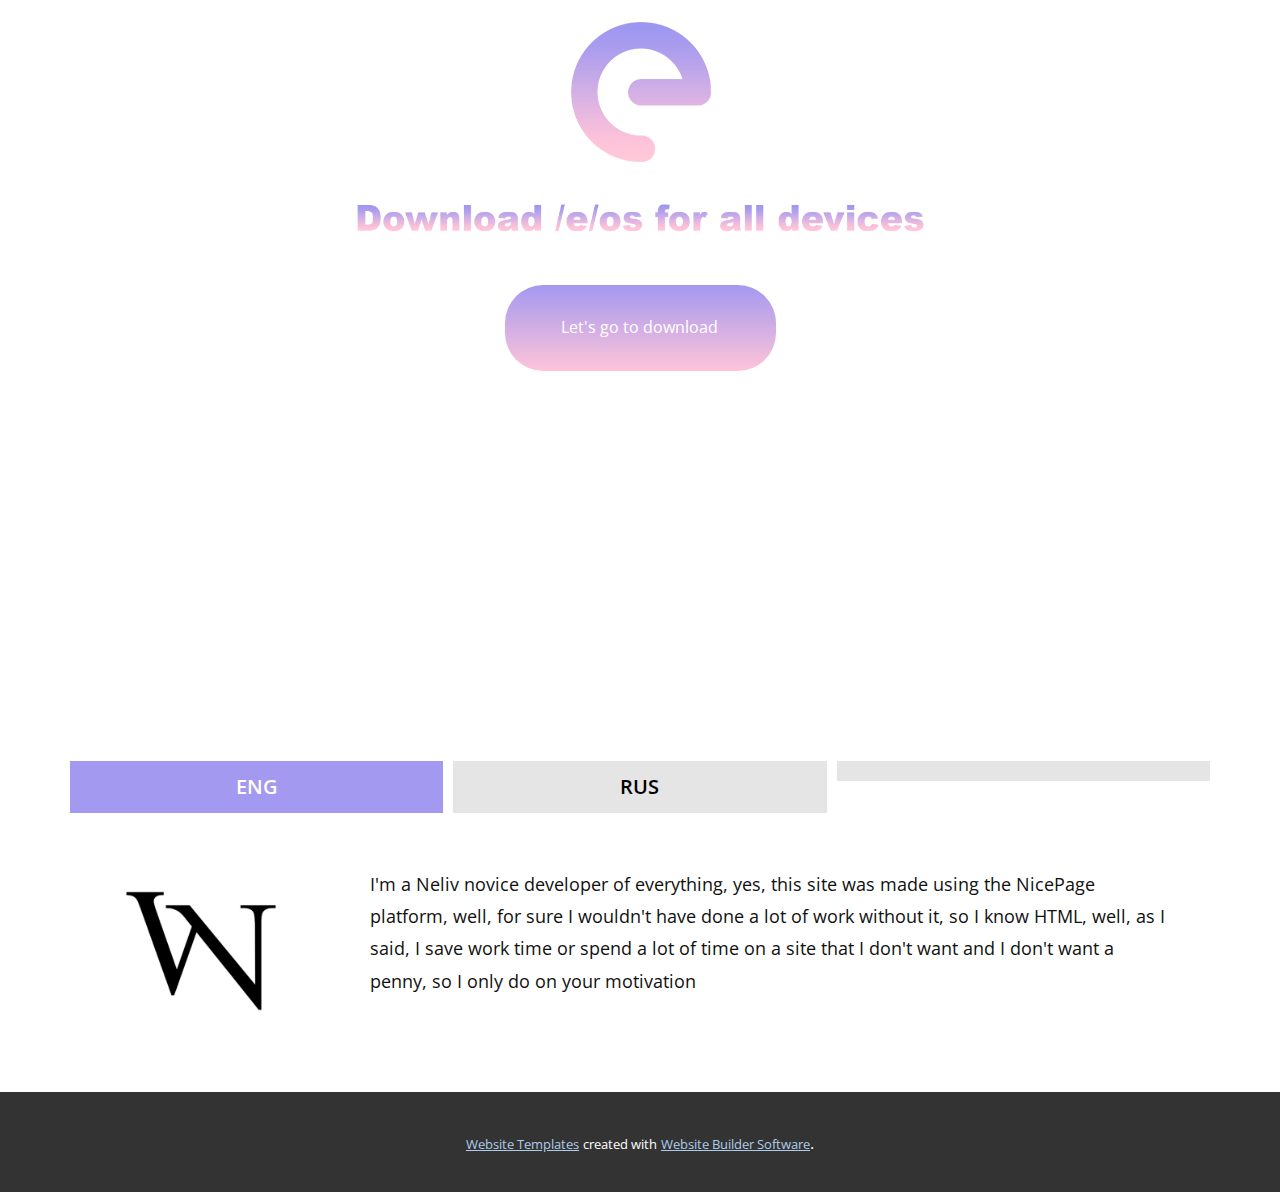
==== index.html @ 48fe04d3 "Add files via upload" ====
<!DOCTYPE html>
<html style="font-size: 16px;" lang="ru"><head>
    <meta name="viewport" content="width=device-width, initial-scale=1.0">
    <meta charset="utf-8">
    <meta name="keywords" content="">
    <meta name="description" content="">
    <title>Home</title>
    <link rel="stylesheet" href="nicepage.css" media="screen">
<link rel="stylesheet" href="Home.css" media="screen">
    <script class="u-script" type="text/javascript" src="jquery.js" defer=""></script>
    <script class="u-script" type="text/javascript" src="nicepage.js" defer=""></script>
    <meta name="generator" content="Nicepage 5.13.1, nicepage.com">
    <link id="u-theme-google-font" rel="stylesheet" href="https://fonts.googleapis.com/css?family=Roboto:100,100i,300,300i,400,400i,500,500i,700,700i,900,900i|Open+Sans:300,300i,400,400i,500,500i,600,600i,700,700i,800,800i">
    
    
    <script type="application/ld+json">{
		"@context": "http://schema.org",
		"@type": "Organization",
		"name": ""
}</script>
    <meta name="theme-color" content="#478ac9">
    <meta property="og:title" content="Home">
    <meta property="og:type" content="website">
  <meta data-intl-tel-input-cdn-path="intlTelInput/"></head>
  <body data-home-page="Home.html" data-home-page-title="Home" class="u-body u-xl-mode" data-lang="ru">
    <section class="u-clearfix u-section-1" id="sec-b8ed">
      <div class="u-clearfix u-sheet u-sheet-1">
        <img class="u-image u-image-contain u-image-default u-preserve-proportions u-image-1" src="images/eos.png" alt="" data-image-width="156" data-image-height="140">
        <img class="u-image u-image-contain u-image-default u-preserve-proportions u-image-2" src="images/Cloud1.png" alt="" data-image-width="249" data-image-height="140" data-animation-name="customAnimationIn" data-animation-duration="4250" data-animation-delay="750">
        <img class="u-image u-image-contain u-image-default u-preserve-proportions u-image-3" src="images/Cloud1.png" alt="" data-image-width="249" data-image-height="140" data-animation-name="customAnimationIn" data-animation-duration="4250" data-animation-delay="750">
        <img class="u-image u-image-contain u-image-default u-image-4" src="images/eostext.png" alt="" data-image-width="946" data-image-height="140">
        <a href="Download.html" class="u-border-none u-btn u-btn-round u-button-style u-gradient u-hover-feature u-none u-radius-38 u-text-white u-btn-1">Let's go to download</a>
        <img class="u-image u-image-contain u-image-default u-preserve-proportions u-image-5" src="images/Cloud1.png" alt="" data-image-width="249" data-image-height="140" data-animation-name="customAnimationIn" data-animation-duration="4250" data-animation-delay="750">
        <img class="u-image u-image-contain u-image-default u-preserve-proportions u-image-6" src="images/Cloud1.png" alt="" data-image-width="249" data-image-height="140" data-animation-name="customAnimationIn" data-animation-duration="4250" data-animation-delay="750">
        <div class="u-expanded-width u-tab-links-align-justify u-tabs u-tabs-1">
          <ul class="u-border-1 u-border-custom-color-2 u-spacing-10 u-tab-list u-unstyled" role="tablist">
            <li class="u-tab-item" role="presentation">
              <a class="active u-active-custom-color-1 u-button-style u-grey-10 u-tab-link u-text-active-white u-text-black u-tab-link-1" id="link-tab-14b7" href="#tab-14b7" role="tab" aria-controls="tab-14b7" aria-selected="true">ENG</a>
            </li>
            <li class="u-tab-item" role="presentation">
              <a class="u-active-custom-color-1 u-button-style u-grey-10 u-tab-link u-text-active-white u-text-black u-tab-link-2" id="link-tab-2917" href="#tab-2917" role="tab" aria-controls="tab-2917" aria-selected="false">RUS</a>
            </li>
            <li class="u-tab-item u-tab-item-3" role="presentation">
              <a class="u-active-custom-color-1 u-button-style u-grey-10 u-tab-link u-text-active-white u-text-black u-tab-link-3" id="tab-93fc" href="#link-tab-93fc" role="tab" aria-controls="link-tab-93fc" aria-selected="false"></a>
            </li>
          </ul>
          <div class="u-tab-content">
            <div class="u-align-left u-container-style u-tab-active u-tab-pane u-white u-tab-pane-1" id="tab-14b7" role="tabpanel" aria-labelledby="link-tab-14b7">
              <div class="u-container-layout u-container-layout-1">
                <img class="u-image u-image-contain u-image-default u-preserve-proportions u-image-7" src="images/96b37c88-ca20-8b04-7fd4-3811b9d0142f.png" alt="" data-image-width="2000" data-image-height="2000">
                <p class="u-text u-text-1"> I'm a Neliv novice developer of everything, yes, this site was made using the NicePage platform, well, for sure I wouldn't have done a lot of work without it, so I know HTML, well, as I said, I save work time or spend a lot of time on a site that I don't want and I don't want a penny, so I only do on your motivation</p>
              </div>
            </div>
            <div class="u-container-style u-tab-pane u-white u-tab-pane-2" id="tab-2917" role="tabpanel" aria-labelledby="link-tab-2917">
              <div class="u-container-layout u-container-layout-2">
                <img class="u-image u-image-contain u-image-default u-preserve-proportions u-image-8" src="images/96b37c88-ca20-8b04-7fd4-3811b9d0142f.png" alt="" data-image-width="2000" data-image-height="2000">
                <p class="u-text u-text-2"> Я Neliv начинающий разработчик всего, да этот сайт был сделан с помощью платформы NicePage ну точно б без него я не сделал настоко много работы, так то я знаю HTML ну как я и сказал я экономлю время работы либо тратить много времени на сайт который мне не принисёт и копейки не охото поэтому я делаю только на своей мотивации</p>
              </div>
            </div>
            <div class="u-container-style u-tab-pane u-white u-tab-pane-3" id="link-tab-93fc" role="tabpanel" aria-labelledby="tab-93fc">
              <div class="u-container-layout u-container-layout-3"></div>
            </div>
          </div>
        </div>
      </div>
      
    </section>
    
    
    
    <section class="u-backlink u-clearfix u-grey-80">
      <a class="u-link" href="https://nicepage.com/website-templates" target="_blank">
        <span>Website Templates</span>
      </a>
      <p class="u-text">
        <span>created with</span>
      </p>
      <a class="u-link" href="" target="_blank">
        <span>Website Builder Software</span>
      </a>. 
    </section>
  
</body></html>
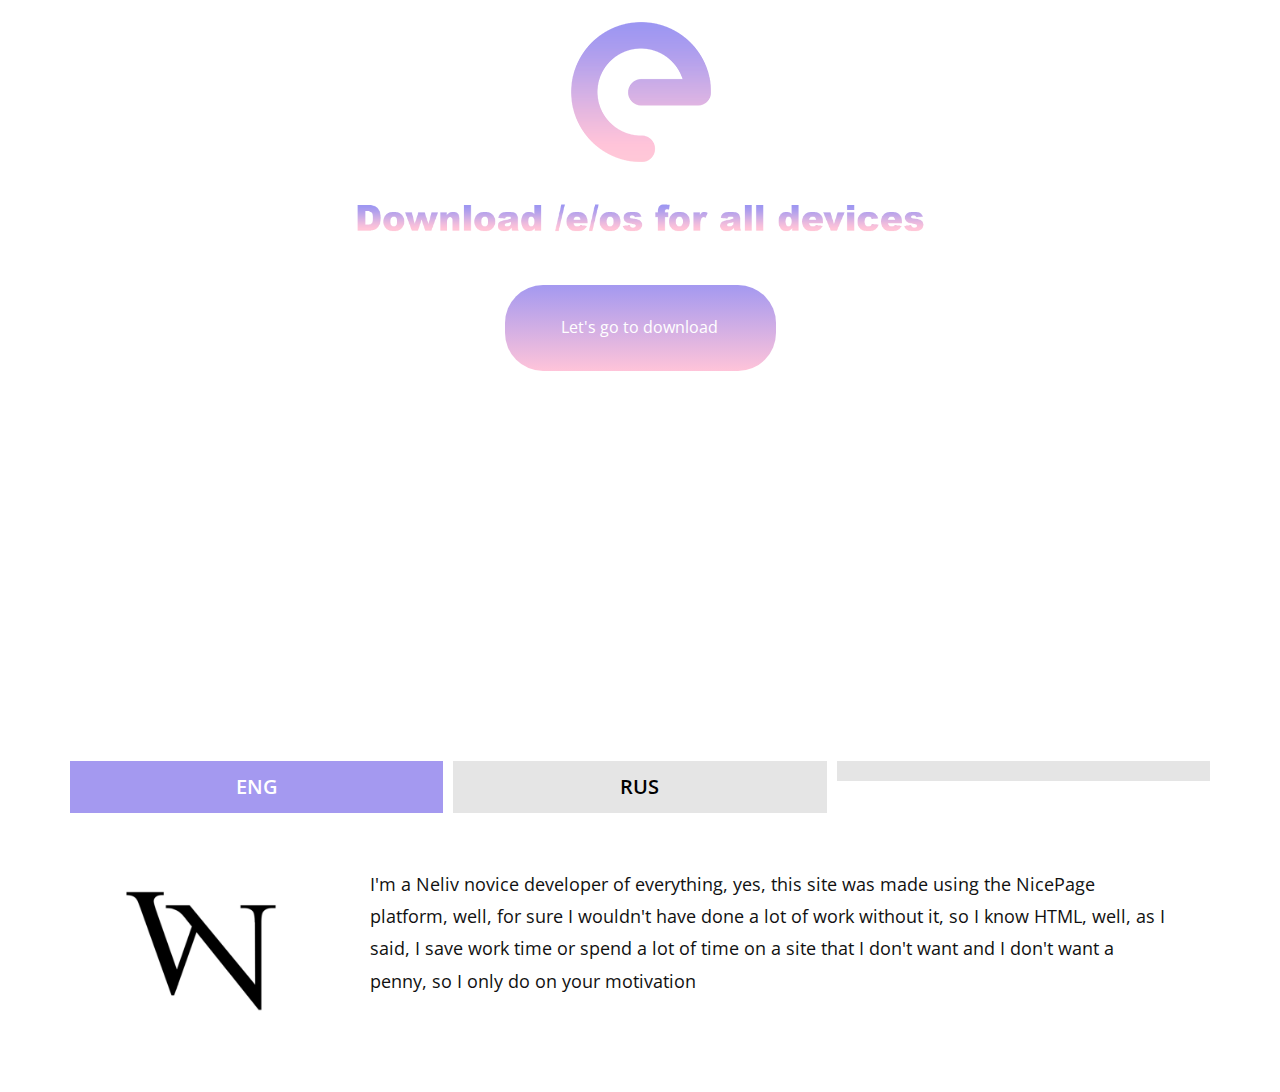
==== commit 5b0f19a1: "index.html" ====
--- a/index.html
+++ b/index.html
@@ -22,7 +22,7 @@
     <meta property="og:title" content="Home">
     <meta property="og:type" content="website">
   <meta data-intl-tel-input-cdn-path="intlTelInput/"></head>
-  <body data-home-page="Home.html" data-home-page-title="Home" class="u-body u-xl-mode" data-lang="ru">
+  <body class="u-body u-xl-mode" data-lang="ru">
     <section class="u-clearfix u-section-1" id="sec-b8ed">
       <div class="u-clearfix u-sheet u-sheet-1">
         <img class="u-image u-image-contain u-image-default u-preserve-proportions u-image-1" src="images/eos.png" alt="" data-image-width="156" data-image-height="140">
@@ -67,17 +67,6 @@
     </section>
     
     
-    
-    <section class="u-backlink u-clearfix u-grey-80">
-      <a class="u-link" href="https://nicepage.com/website-templates" target="_blank">
-        <span>Website Templates</span>
-      </a>
-      <p class="u-text">
-        <span>created with</span>
-      </p>
-      <a class="u-link" href="" target="_blank">
-        <span>Website Builder Software</span>
-      </a>. 
-    </section>
+
   
-</body></html>+</body></html>
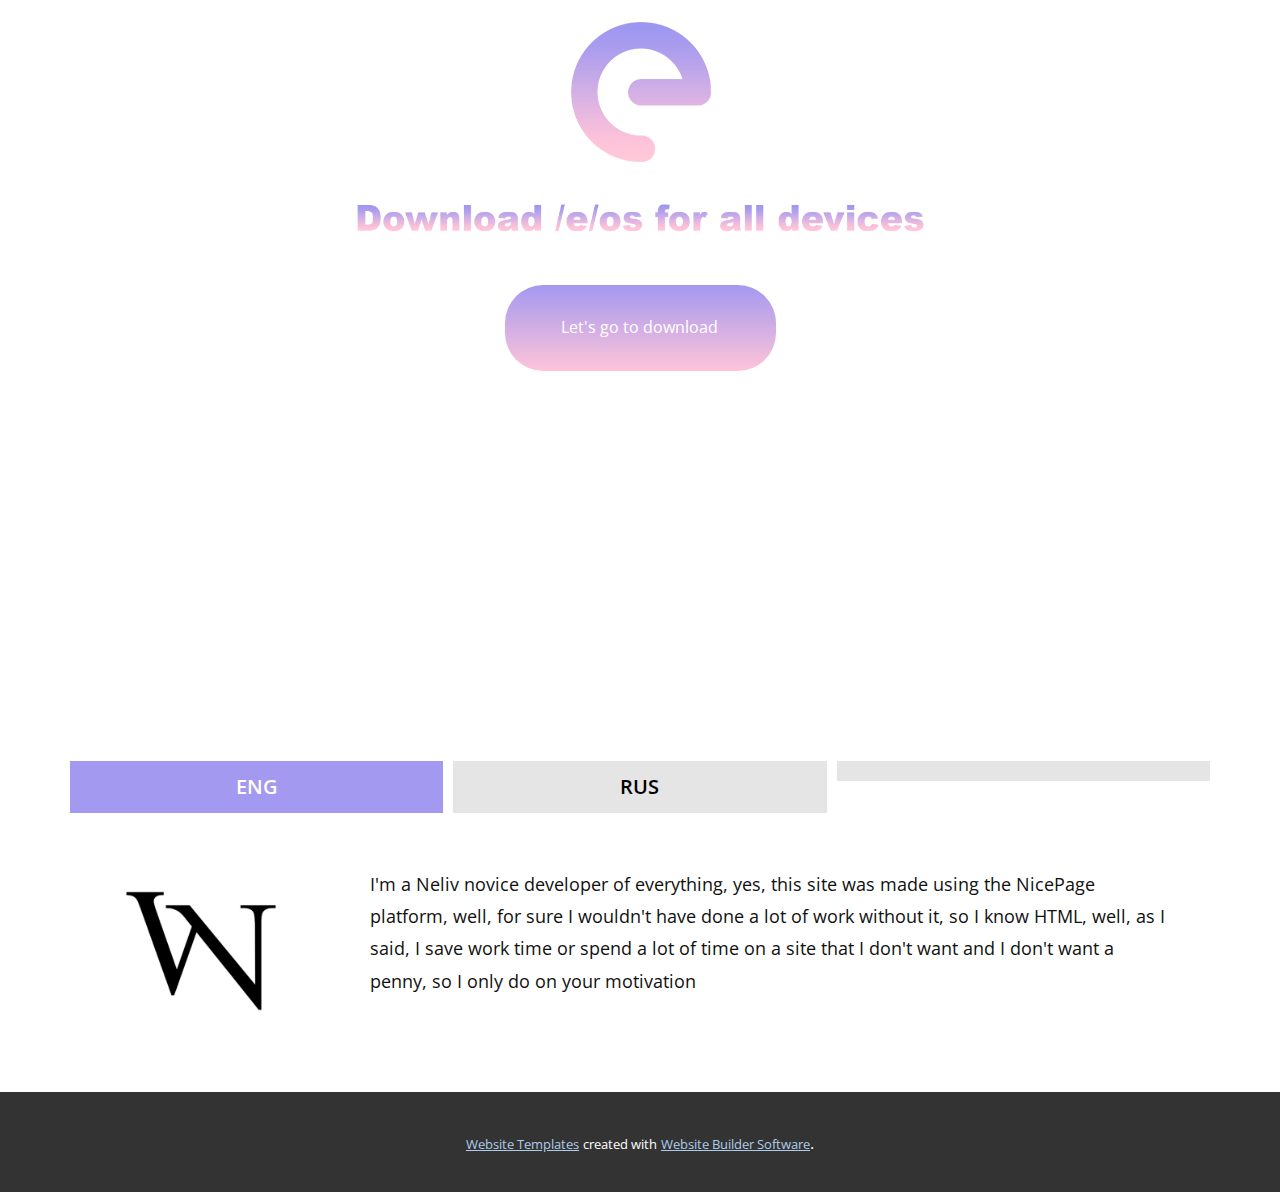
==== commit 93e2a1a5: "Add files via upload" ====
--- a/index.html
+++ b/index.html
@@ -22,7 +22,7 @@
     <meta property="og:title" content="Home">
     <meta property="og:type" content="website">
   <meta data-intl-tel-input-cdn-path="intlTelInput/"></head>
-  <body class="u-body u-xl-mode" data-lang="ru">
+  <body data-home-page="Home.html" data-home-page-title="Home" class="u-body u-xl-mode" data-lang="ru">
     <section class="u-clearfix u-section-1" id="sec-b8ed">
       <div class="u-clearfix u-sheet u-sheet-1">
         <img class="u-image u-image-contain u-image-default u-preserve-proportions u-image-1" src="images/eos.png" alt="" data-image-width="156" data-image-height="140">
@@ -67,6 +67,17 @@
     </section>
     
     
-
+    
+    <section class="u-backlink u-clearfix u-grey-80">
+      <a class="u-link" href="https://nicepage.com/website-templates" target="_blank">
+        <span>Website Templates</span>
+      </a>
+      <p class="u-text">
+        <span>created with</span>
+      </p>
+      <a class="u-link" href="" target="_blank">
+        <span>Website Builder Software</span>
+      </a>. 
+    </section>
   
-</body></html>
+</body></html>